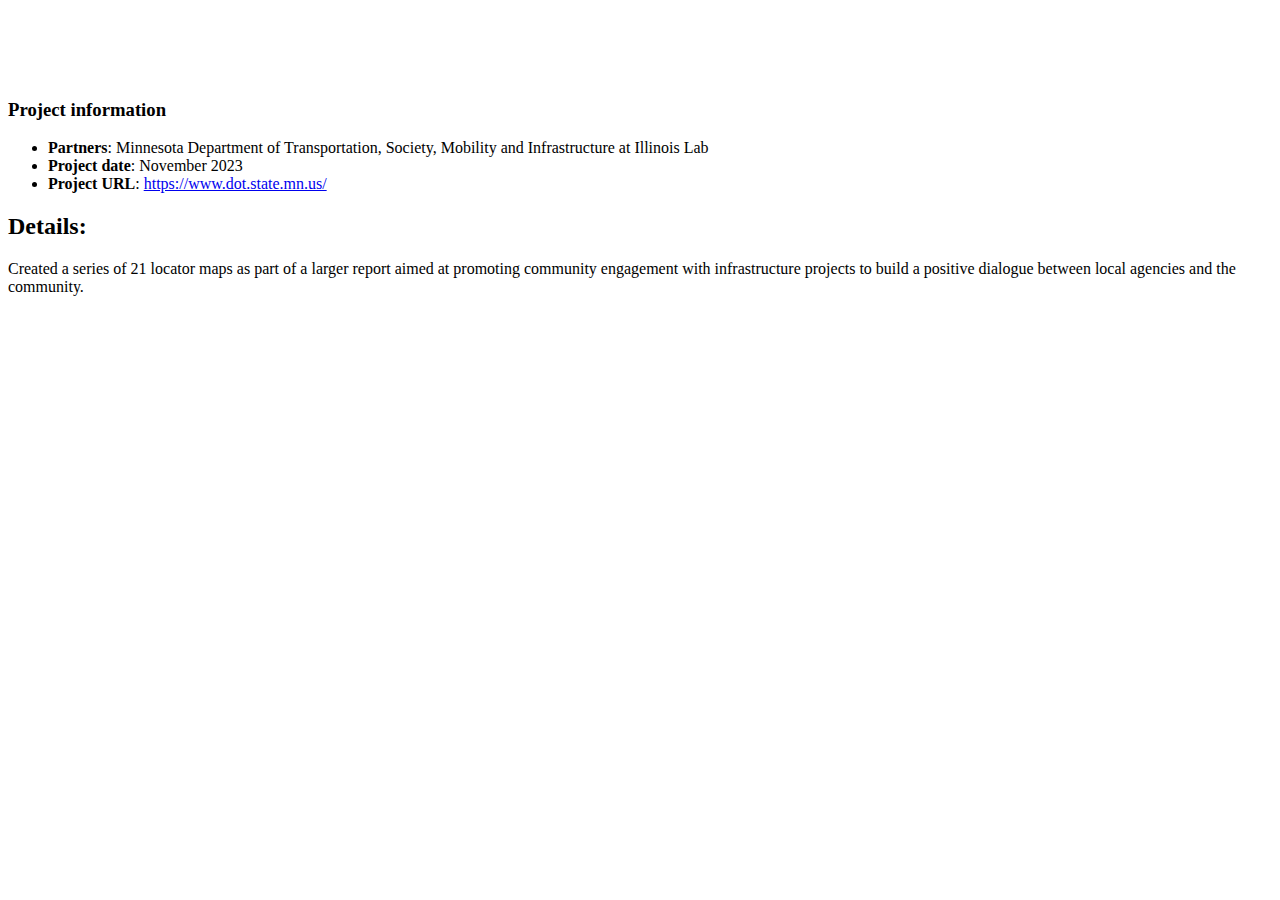
==== port.html @ 2e7480cc "Add files via upload" ====
<!DOCTYPE html>
<html lang="en">

<head>
  <meta charset="utf-8">
  <meta content="width=device-width, initial-scale=1.0" name="viewport">

  <title>Portfolio Details - Personal Bootstrap Template</title>
  <meta content="" name="description">
  <meta content="" name="keywords">

  <!-- Favicons -->
  <link href="assets/img/favicon.png" rel="icon">
  <link href="assets/img/apple-touch-icon.png" rel="apple-touch-icon">

  <!-- Google Fonts -->
  <link href="https://fonts.googleapis.com/css?family=Open+Sans:300,300i,400,400i,600,600i,700,700i|Raleway:300,300i,400,400i,500,500i,600,600i,700,700i|Poppins:300,300i,400,400i,500,500i,600,600i,700,700i" rel="stylesheet">

  <!-- Vendor CSS Files -->
  <link href="assets/vendor/aos/aos.css" rel="stylesheet">
  <link href="assets/vendor/bootstrap/css/bootstrap.min.css" rel="stylesheet">
  <link href="assets/vendor/bootstrap-icons/bootstrap-icons.css" rel="stylesheet">
  <link href="assets/vendor/boxicons/css/boxicons.min.css" rel="stylesheet">
  <link href="assets/vendor/glightbox/css/glightbox.min.css" rel="stylesheet">
  <link href="assets/vendor/swiper/swiper-bundle.min.css" rel="stylesheet">

  <!-- Template Main CSS File -->
  <link href="assets/css/style.css" rel="stylesheet">

  <!-- =======================================================
  * Template Name: MyResume
  * Updated: Jun 13 2023 with Bootstrap v5.3.0
  * Template URL: https://bootstrapmade.com/free-html-bootstrap-template-my-resume/
  * Author: BootstrapMade.com
  * License: https://bootstrapmade.com/license/
  ======================================================== -->
</head>

<body>

  <main id="main">

    <!-- ======= Portfolio Details Section ======= -->
    <section id="portfolio-details" class="portfolio-details">
      <div class="container">

        <div class="row gy-4">

          <div class="col-lg-8">
            <div class="portfolio-details-slider swiper">
              <div class="swiper-wrapper align-items-center">

                <div class="swiper-slide">
                  <img src="assets/img/portfolio/San%20Diego,%20CA%20Local%20Layout.png" alt="">
                </div>

                <div class="swiper-slide">
                  <img src="assets/img/portfolio/Tucson,%20AZ%20Local%20Layout.png" alt="">
                </div>

                  
            <div class="swiper-slide">
                  <img src="assets/img/portfolio/Grand%20Marais%20Local%20Layout.png" alt="">
                </div>
                  
                  
                <div class="swiper-slide">
                  <img src="assets/img/portfolio/Pawtucket,%20RI%20State%20Layout.png" alt="">
                </div>


              </div>
              <div class="swiper-pagination"></div>
            </div>
          </div>

          <div class="col-lg-4">
            <div class="portfolio-info">
              <h3>Project information</h3>
              <ul>
                <li><strong>Partners</strong>: Minnesota Department of Transportation, Society, Mobility and Infrastructure at Illinois Lab </li>
                <li><strong>Project date</strong>: November 2023 </li>
                <li><strong>Project URL</strong>: <a href="https://researchprojects.dot.state.mn.us/projectpages/pages/projectDetails.jsf?id=27242&type=CONTRACT&jftfdi=&jffi=projectDetails%3Fid%3D27242%26type%3DCONTRACT"target="_blank"> https://www.dot.state.mn.us/ </a></li>
              </ul>
            </div>
            <div class="portfolio-description">
              <h2>Details: </h2>
              <p>
               Created a series of 21 locator maps as part of a larger report aimed at promoting community engagement with infrastructure projects to build a positive dialogue between local agencies and the community.
              </p>
            </div>
          </div>

        </div>

      </div>
    </section><!-- End Portfolio Details Section -->

  </main><!-- End #main -->

  <div id="preloader"></div>
  <a href="#" class="back-to-top d-flex align-items-center justify-content-center"><i class="bi bi-arrow-up-short"></i></a>

  <!-- Vendor JS Files -->
  <script src="assets/vendor/purecounter/purecounter_vanilla.js"></script>
  <script src="assets/vendor/aos/aos.js"></script>
  <script src="assets/vendor/bootstrap/js/bootstrap.bundle.min.js"></script>
  <script src="assets/vendor/glightbox/js/glightbox.min.js"></script>
  <script src="assets/vendor/isotope-layout/isotope.pkgd.min.js"></script>
  <script src="assets/vendor/swiper/swiper-bundle.min.js"></script>
  <script src="assets/vendor/typed.js/typed.umd.js"></script>
  <script src="assets/vendor/waypoints/noframework.waypoints.js"></script>
  <script src="assets/vendor/php-email-form/validate.js"></script>

  <!-- Template Main JS File -->
  <script src="assets/js/main.js"></script>

</body>

</html>
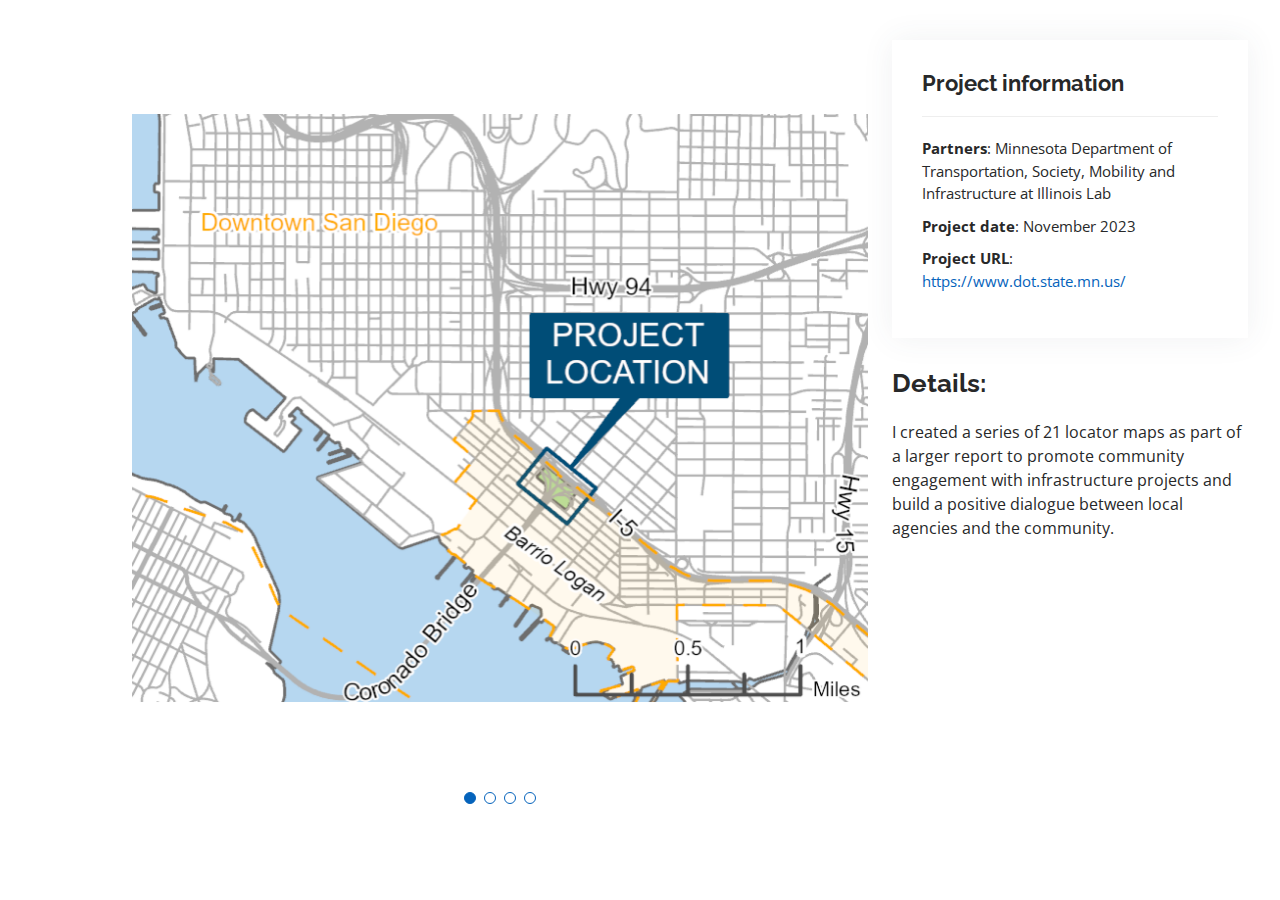
==== commit 4d668194: "Update port.html" ====
--- a/port.html
+++ b/port.html
@@ -86,7 +86,7 @@
             <div class="portfolio-description">
               <h2>Details: </h2>
               <p>
-               Created a series of 21 locator maps as part of a larger report aimed at promoting community engagement with infrastructure projects to build a positive dialogue between local agencies and the community.
+                I created a series of 21 locator maps as part of a larger report to promote community engagement with infrastructure projects and build a positive dialogue between local agencies and the community.
               </p>
             </div>
           </div>
@@ -117,4 +117,4 @@
 
 </body>
 
-</html>+</html>
